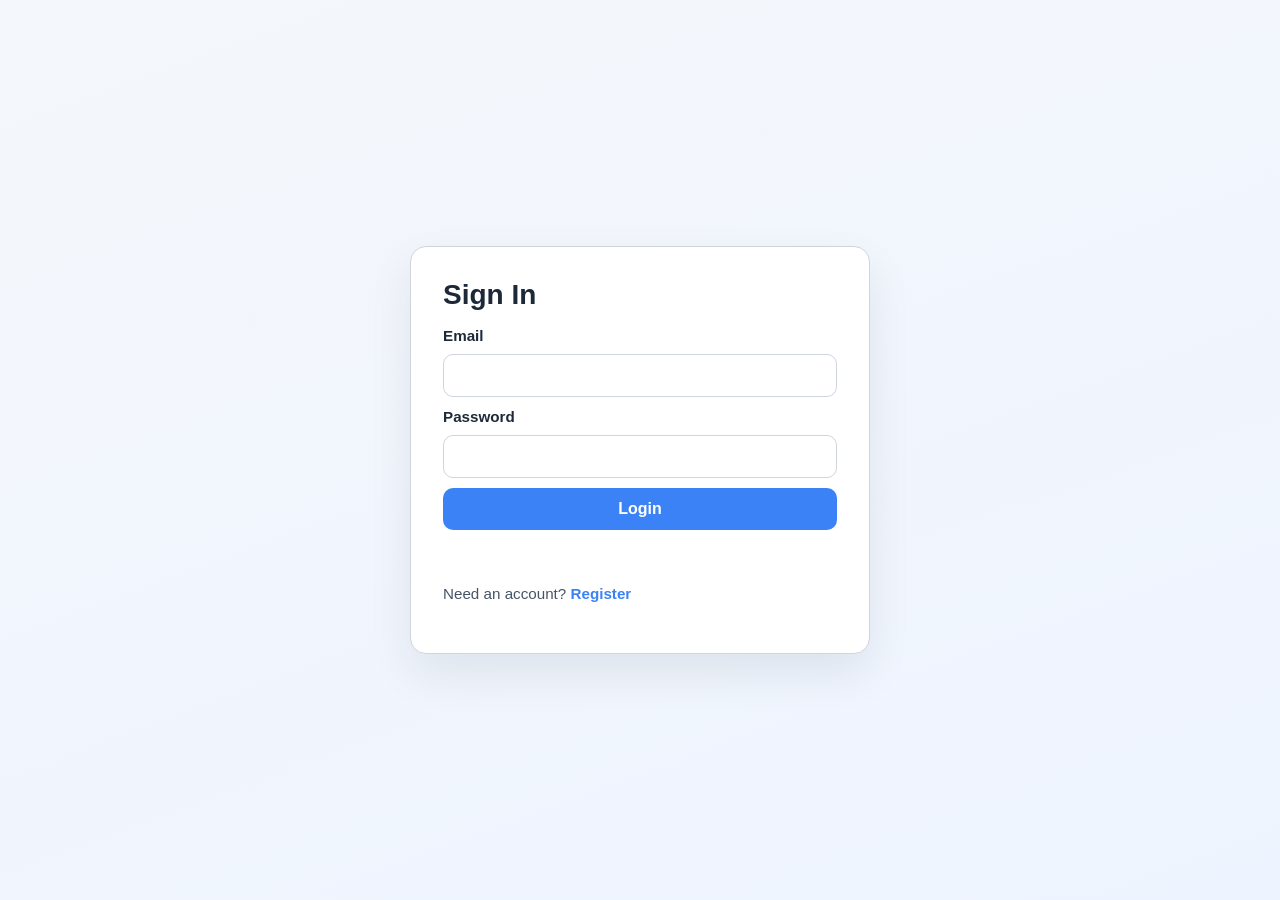
==== login.html @ a67ca664 "Add static website with register and login pages" ====
<!DOCTYPE html>
<html lang="en">
  <head>
    <meta charset="UTF-8" />
    <meta name="viewport" content="width=device-width, initial-scale=1.0" />
    <title>Login | Auth Portal</title>
    <link rel="stylesheet" href="styles.css" />
  </head>
  <body>
    <main class="shell">
      <section class="card">
        <h1>Sign In</h1>
        <form id="login-form" class="form-stack" novalidate>
          <label for="login-email">Email</label>
          <input id="login-email" name="email" type="email" autocomplete="email" required />

          <label for="login-password">Password</label>
          <input
            id="login-password"
            name="password"
            type="password"
            autocomplete="current-password"
            required
          />

          <button type="submit" class="button">Login</button>
          <p id="login-message" class="message" aria-live="polite"></p>
        </form>
        <p class="helper-text">Need an account? <a href="register.html">Register</a></p>
      </section>
    </main>
    <script src="auth.js"></script>
  </body>
</html>
---- styles.css ----
:root {
  color-scheme: light;
  --background: #f4f7fb;
  --card-bg: #ffffff;
  --text: #1d2939;
  --muted-text: #475467;
  --primary: #3b82f6;
  --primary-hover: #2563eb;
  --secondary: #e5edff;
  --border: #d0d5dd;
  --error: #d92d20;
  --success: #067647;
}

* {
  box-sizing: border-box;
}

body {
  margin: 0;
  min-height: 100vh;
  font-family: Inter, Arial, sans-serif;
  background: linear-gradient(160deg, var(--background), #eef4ff);
  color: var(--text);
}

.shell {
  min-height: 100vh;
  display: grid;
  place-items: center;
  padding: 2rem 1rem;
}

.card {
  width: min(100%, 460px);
  background: var(--card-bg);
  border: 1px solid var(--border);
  border-radius: 16px;
  padding: 2rem;
  box-shadow: 0 20px 45px rgba(16, 24, 40, 0.08);
}

.center-content {
  text-align: center;
}

h1 {
  margin: 0 0 0.75rem;
  font-size: 1.75rem;
}

p {
  color: var(--muted-text);
  line-height: 1.5;
}

.form-stack {
  display: grid;
  gap: 0.65rem;
  margin-top: 1rem;
}

label {
  font-size: 0.95rem;
  font-weight: 600;
}

input {
  padding: 0.72rem 0.85rem;
  border: 1px solid var(--border);
  border-radius: 10px;
  font-size: 1rem;
}

input:focus {
  outline: 2px solid transparent;
  border-color: var(--primary);
  box-shadow: 0 0 0 3px rgba(59, 130, 246, 0.15);
}

.button {
  display: inline-block;
  border: none;
  border-radius: 10px;
  background-color: var(--primary);
  color: #fff;
  text-decoration: none;
  font-size: 1rem;
  font-weight: 600;
  padding: 0.75rem 1rem;
  cursor: pointer;
  text-align: center;
}

.button:hover,
.button:focus-visible {
  background-color: var(--primary-hover);
}

.button-secondary {
  background-color: var(--secondary);
  color: var(--text);
}

.button-row {
  display: flex;
  justify-content: center;
  gap: 0.75rem;
  margin-top: 1rem;
}

.message {
  min-height: 1.25rem;
  margin: 0.4rem 0 0;
  font-size: 0.95rem;
}

.message.error {
  color: var(--error);
}

.message.success {
  color: var(--success);
}

.helper-text {
  margin-top: 1rem;
  font-size: 0.95rem;
}

.helper-text a {
  color: var(--primary);
  text-decoration: none;
  font-weight: 600;
}

.helper-text a:hover {
  text-decoration: underline;
}
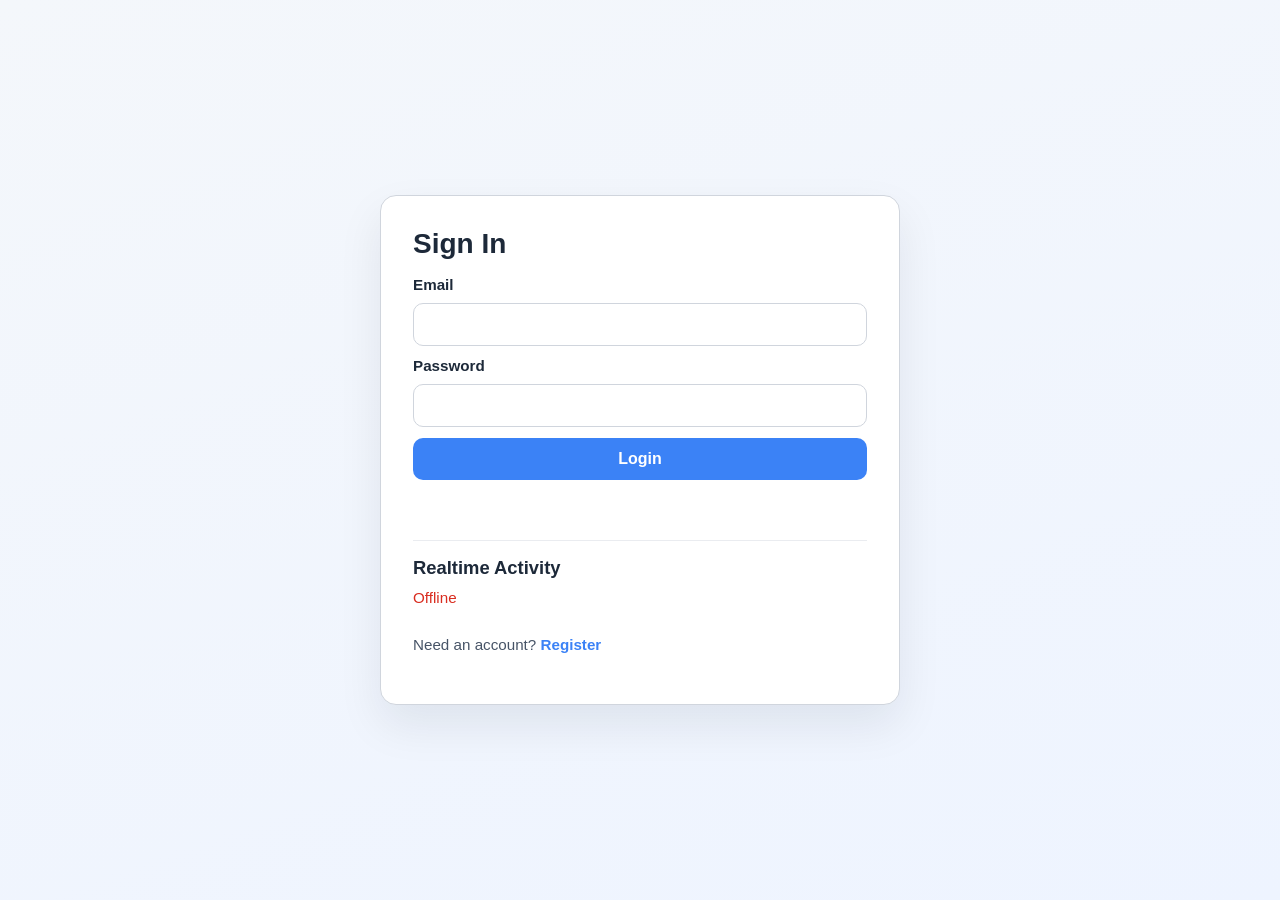
==== commit 38e2e895: "Add personalized home page with user details after login" ====
--- a/login.html
+++ b/login.html
@@ -15,17 +15,18 @@
           <input id="login-email" name="email" type="email" autocomplete="email" required />
 
           <label for="login-password">Password</label>
-          <input
-            id="login-password"
-            name="password"
-            type="password"
-            autocomplete="current-password"
-            required
-          />
+          <input id="login-password" name="password" type="password" autocomplete="current-password" required />
 
           <button type="submit" class="button">Login</button>
           <p id="login-message" class="message" aria-live="polite"></p>
         </form>
+
+        <section class="realtime">
+          <h2>Realtime Activity</h2>
+          <p id="realtime-status" class="message">Connecting...</p>
+          <ul id="realtime-feed" class="feed"></ul>
+        </section>
+
         <p class="helper-text">Need an account? <a href="register.html">Register</a></p>
       </section>
     </main>
--- a/styles.css
+++ b/styles.css
@@ -32,7 +32,7 @@
 }
 
 .card {
-  width: min(100%, 460px);
+  width: min(100%, 520px);
   background: var(--card-bg);
   border: 1px solid var(--border);
   border-radius: 16px;
@@ -49,9 +49,21 @@
   font-size: 1.75rem;
 }
 
+h2 {
+  margin: 0 0 0.5rem;
+  font-size: 1.15rem;
+}
+
 p {
   color: var(--muted-text);
   line-height: 1.5;
+}
+
+code {
+  background: #f2f4f7;
+  border: 1px solid #eaecf0;
+  border-radius: 6px;
+  padding: 0.1rem 0.35rem;
 }
 
 .form-stack {
@@ -123,6 +135,47 @@
   color: var(--success);
 }
 
+.realtime {
+  margin-top: 1.5rem;
+  border-top: 1px solid #eaecf0;
+  padding-top: 1rem;
+}
+
+.feed {
+  margin: 0.5rem 0 0;
+  padding-left: 1.2rem;
+  color: var(--muted-text);
+  display: grid;
+  gap: 0.35rem;
+  font-size: 0.9rem;
+}
+
+
+.profile-grid {
+  display: grid;
+  gap: 0.75rem;
+  margin-top: 1rem;
+}
+
+.profile-row {
+  display: flex;
+  justify-content: space-between;
+  align-items: center;
+  padding: 0.7rem 0.8rem;
+  border: 1px solid #eaecf0;
+  border-radius: 10px;
+  background: #fcfcfd;
+}
+
+.profile-label {
+  color: var(--muted-text);
+  font-size: 0.92rem;
+}
+
+.start-row {
+  justify-content: flex-start;
+}
+
 .helper-text {
   margin-top: 1rem;
   font-size: 0.95rem;
